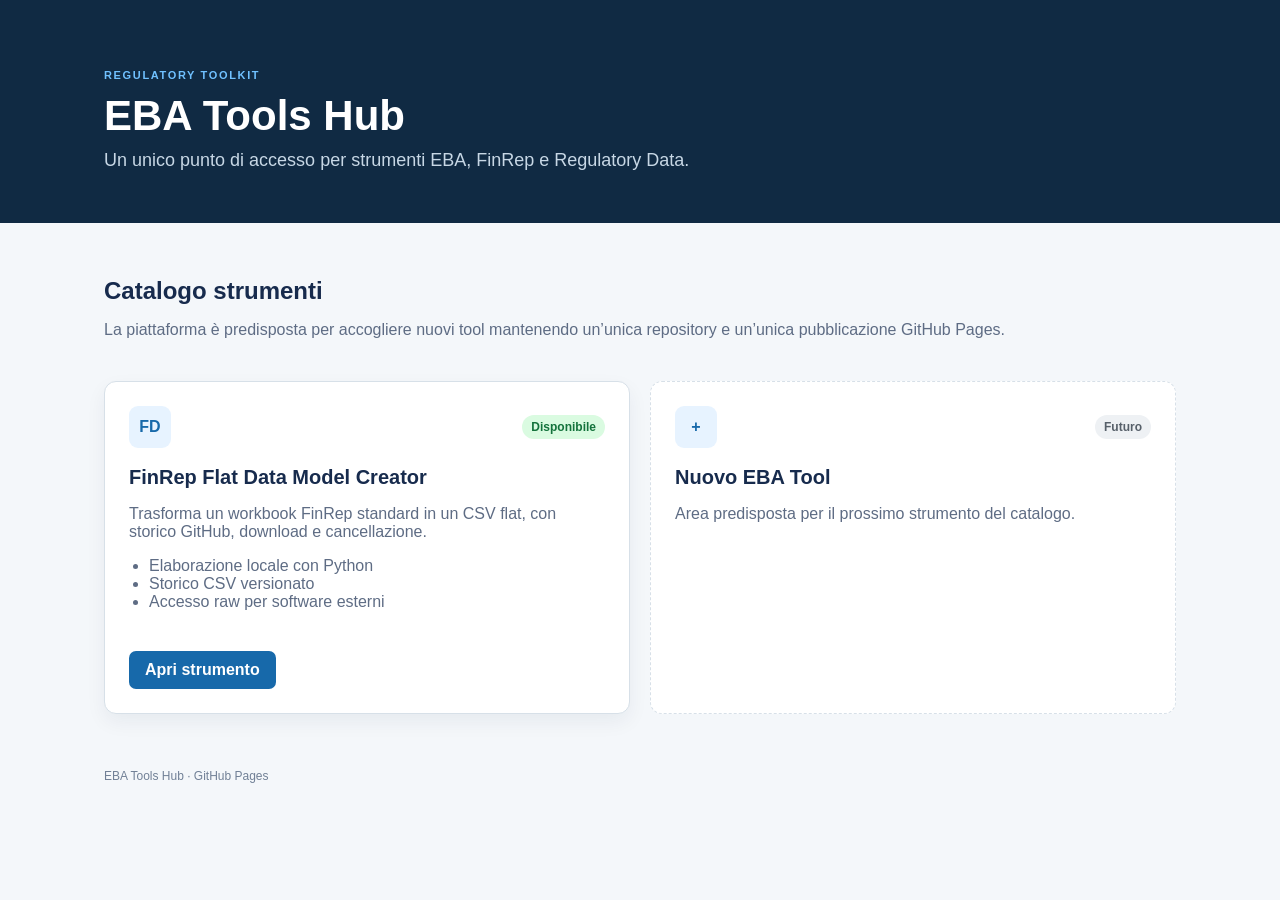
==== index.html @ bc63b47d "Add files via upload" ====
<!doctype html><html lang="it"><head><meta charset="utf-8"><meta name="viewport" content="width=device-width,initial-scale=1"><title>EBA Tools Hub</title><link rel="stylesheet" href="./assets/css/hub.css"></head><body><header><div class="wrap"><p class="eyebrow">REGULATORY TOOLKIT</p><h1>EBA Tools Hub</h1><p>Un unico punto di accesso per strumenti EBA, FinRep e Regulatory Data.</p></div></header><main class="wrap"><section class="intro"><h2>Catalogo strumenti</h2><p>La piattaforma è predisposta per accogliere nuovi tool mantenendo un’unica repository e un’unica pubblicazione GitHub Pages.</p></section><section class="grid"><article class="tool active"><div class="tool-top"><span class="icon">FD</span><span class="status">Disponibile</span></div><h3>FinRep Flat Data Model Creator</h3><p>Trasforma un workbook FinRep standard in un CSV flat, con storico GitHub, download e cancellazione.</p><ul><li>Elaborazione locale con Python</li><li>Storico CSV versionato</li><li>Accesso raw per software esterni</li></ul><a class="button" href="./tools/flat-data-model/">Apri strumento</a></article><article class="tool future"><div class="tool-top"><span class="icon">+</span><span class="status neutral">Futuro</span></div><h3>Nuovo EBA Tool</h3><p>Area predisposta per il prossimo strumento del catalogo.</p></article></section></main><footer class="wrap">EBA Tools Hub · GitHub Pages</footer></body></html>
---- assets/css/hub.css ----
:root{--navy:#102a43;--blue:#1769aa;--bg:#f4f7fa;--line:#d7e0e8;--text:#172b4d;--muted:#5e6c84}*{box-sizing:border-box}body{margin:0;background:var(--bg);color:var(--text);font-family:-apple-system,BlinkMacSystemFont,"Segoe UI",sans-serif}.wrap{max-width:1120px;margin:auto;padding-left:24px;padding-right:24px}header{background:var(--navy);color:#fff;padding:58px 0 52px}header h1{font-size:42px;margin:4px 0 10px}header p:last-child{color:#c7d7e5;font-size:18px;margin:0}.eyebrow{font-size:11px;font-weight:800;letter-spacing:.15em;color:#70c1ff}.intro{padding:34px 0 10px}.intro h2{margin-bottom:5px}.intro p,.tool p,.tool li{color:var(--muted)}.grid{display:grid;grid-template-columns:repeat(auto-fit,minmax(300px,1fr));gap:20px;padding:16px 0 55px}.tool{background:#fff;border:1px solid var(--line);border-radius:12px;padding:24px;box-shadow:0 8px 20px rgba(16,42,67,.06)}.tool.future{border-style:dashed;box-shadow:none}.tool-top{display:flex;justify-content:space-between;align-items:center}.icon{width:42px;height:42px;border-radius:9px;background:#e7f3ff;color:var(--blue);display:grid;place-items:center;font-weight:800}.status{font-size:12px;font-weight:700;color:#14733c;background:#dafbe1;padding:5px 9px;border-radius:20px}.status.neutral{color:#57606a;background:#eef1f4}.tool h3{font-size:20px;margin:18px 0 8px}.tool ul{padding-left:20px;min-height:78px}.button{display:inline-block;background:var(--blue);color:#fff;text-decoration:none;padding:10px 16px;border-radius:7px;font-weight:700}footer{color:#718096;font-size:12px;padding-bottom:24px}@media(max-width:600px){header h1{font-size:34px}}
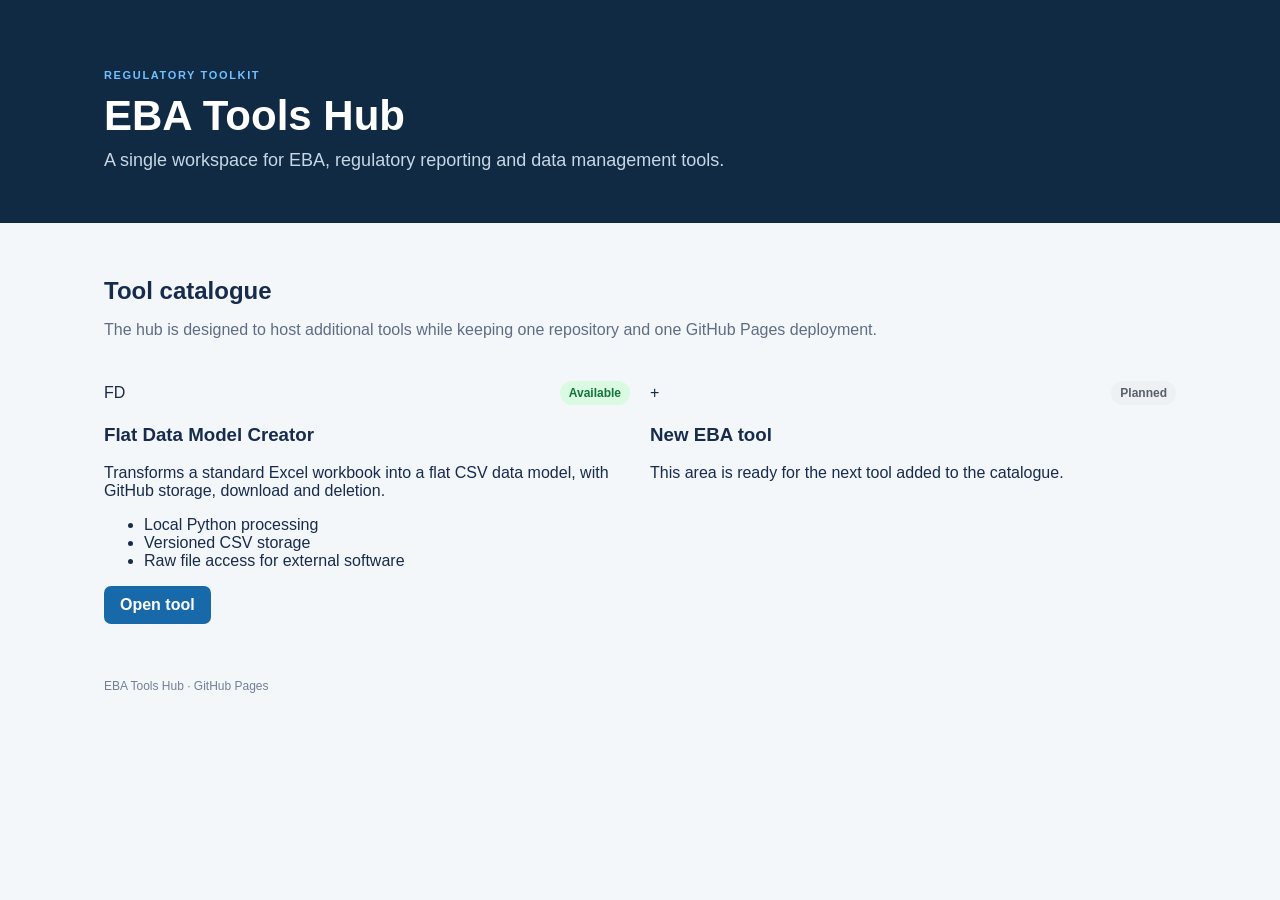
==== commit 4b924a99: "Change index.html content to English Updated the HTML document to change the language from Italian t" ====
--- a/index.html
+++ b/index.html
@@ -1 +1,44 @@
-<!doctype html><html lang="it"><head><meta charset="utf-8"><meta name="viewport" content="width=device-width,initial-scale=1"><title>EBA Tools Hub</title><link rel="stylesheet" href="./assets/css/hub.css"></head><body><header><div class="wrap"><p class="eyebrow">REGULATORY TOOLKIT</p><h1>EBA Tools Hub</h1><p>Un unico punto di accesso per strumenti EBA, FinRep e Regulatory Data.</p></div></header><main class="wrap"><section class="intro"><h2>Catalogo strumenti</h2><p>La piattaforma è predisposta per accogliere nuovi tool mantenendo un’unica repository e un’unica pubblicazione GitHub Pages.</p></section><section class="grid"><article class="tool active"><div class="tool-top"><span class="icon">FD</span><span class="status">Disponibile</span></div><h3>FinRep Flat Data Model Creator</h3><p>Trasforma un workbook FinRep standard in un CSV flat, con storico GitHub, download e cancellazione.</p><ul><li>Elaborazione locale con Python</li><li>Storico CSV versionato</li><li>Accesso raw per software esterni</li></ul><a class="button" href="./tools/flat-data-model/">Apri strumento</a></article><article class="tool future"><div class="tool-top"><span class="icon">+</span><span class="status neutral">Futuro</span></div><h3>Nuovo EBA Tool</h3><p>Area predisposta per il prossimo strumento del catalogo.</p></article></section></main><footer class="wrap">EBA Tools Hub · GitHub Pages</footer></body></html>
+<!doctype html>
+<html lang="en">
+<head>
+  <meta charset="utf-8">
+  <meta name="viewport" content="width=device-width,initial-scale=1">
+  <meta name="description" content="A central hub for EBA and regulatory data tools.">
+  <title>EBA Tools Hub</title>
+  <link rel="stylesheet" href="./assets/css/hub.css">
+</head>
+<body>
+  <header class="hero">
+    <div class="wrap">
+      <p class="eyebrow">REGULATORY TOOLKIT</p>
+      <h1>EBA Tools Hub</h1>
+      <p class="hero-copy">A single workspace for EBA, regulatory reporting and data management tools.</p>
+    </div>
+  </header>
+  <main class="wrap">
+    <section class="intro">
+      <h2>Tool catalogue</h2>
+      <p>The hub is designed to host additional tools while keeping one repository and one GitHub Pages deployment.</p>
+    </section>
+    <section class="grid" aria-label="Available tools">
+      <article class="tool-card">
+        <div class="tool-top"><span class="tool-icon">FD</span><span class="status">Available</span></div>
+        <h3>Flat Data Model Creator</h3>
+        <p>Transforms a standard Excel workbook into a flat CSV data model, with GitHub storage, download and deletion.</p>
+        <ul>
+          <li>Local Python processing</li>
+          <li>Versioned CSV storage</li>
+          <li>Raw file access for external software</li>
+        </ul>
+        <a class="button" href="./tools/flat-data-model/">Open tool</a>
+      </article>
+      <article class="tool-card placeholder">
+        <div class="tool-top"><span class="tool-icon">+</span><span class="status neutral">Planned</span></div>
+        <h3>New EBA tool</h3>
+        <p>This area is ready for the next tool added to the catalogue.</p>
+      </article>
+    </section>
+  </main>
+  <footer class="wrap">EBA Tools Hub · GitHub Pages</footer>
+</body>
+</html>
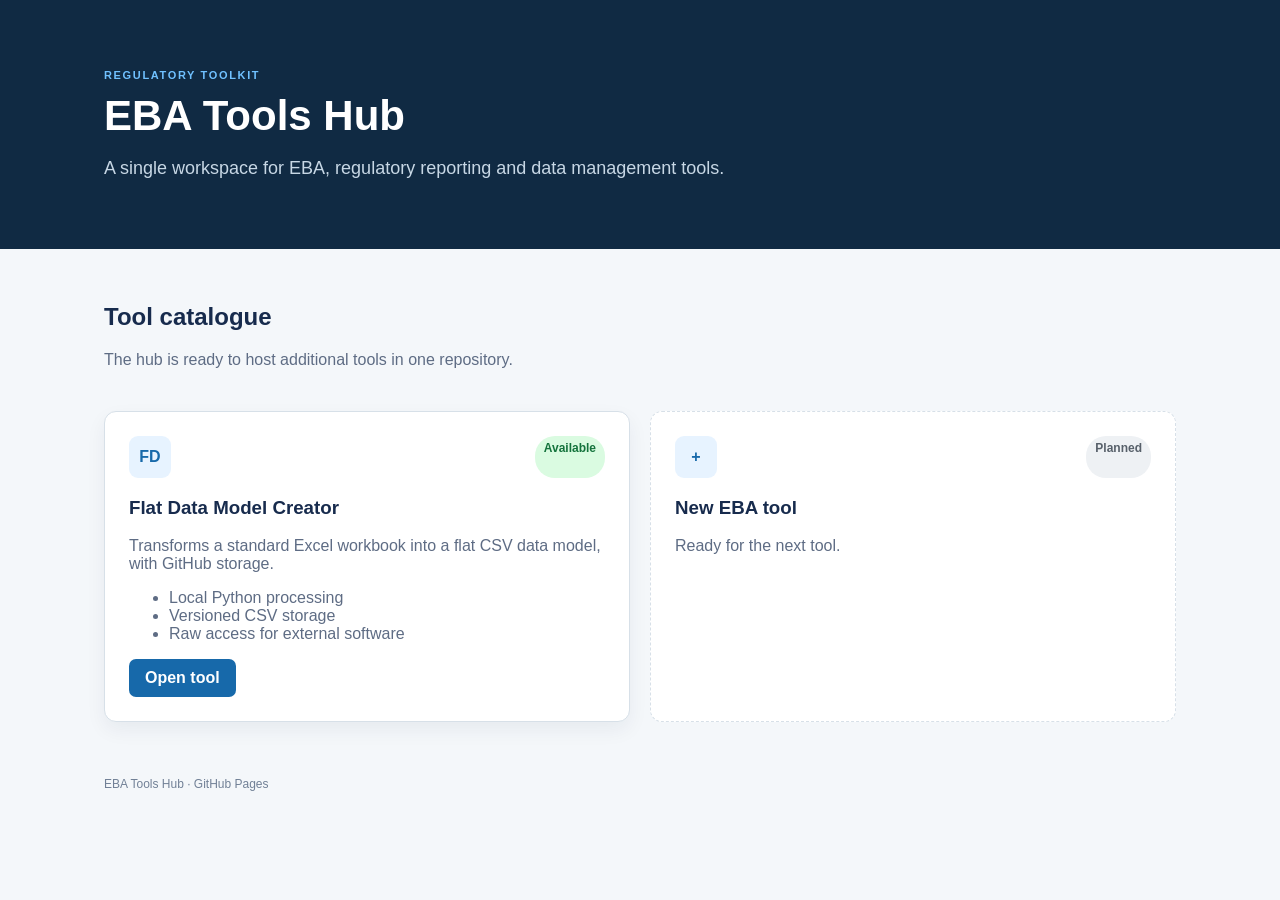
==== commit 256e483e: "Add files via upload" ====
--- a/index.html
+++ b/index.html
@@ -1,44 +1 @@
-<!doctype html>
-<html lang="en">
-<head>
-  <meta charset="utf-8">
-  <meta name="viewport" content="width=device-width,initial-scale=1">
-  <meta name="description" content="A central hub for EBA and regulatory data tools.">
-  <title>EBA Tools Hub</title>
-  <link rel="stylesheet" href="./assets/css/hub.css">
-</head>
-<body>
-  <header class="hero">
-    <div class="wrap">
-      <p class="eyebrow">REGULATORY TOOLKIT</p>
-      <h1>EBA Tools Hub</h1>
-      <p class="hero-copy">A single workspace for EBA, regulatory reporting and data management tools.</p>
-    </div>
-  </header>
-  <main class="wrap">
-    <section class="intro">
-      <h2>Tool catalogue</h2>
-      <p>The hub is designed to host additional tools while keeping one repository and one GitHub Pages deployment.</p>
-    </section>
-    <section class="grid" aria-label="Available tools">
-      <article class="tool-card">
-        <div class="tool-top"><span class="tool-icon">FD</span><span class="status">Available</span></div>
-        <h3>Flat Data Model Creator</h3>
-        <p>Transforms a standard Excel workbook into a flat CSV data model, with GitHub storage, download and deletion.</p>
-        <ul>
-          <li>Local Python processing</li>
-          <li>Versioned CSV storage</li>
-          <li>Raw file access for external software</li>
-        </ul>
-        <a class="button" href="./tools/flat-data-model/">Open tool</a>
-      </article>
-      <article class="tool-card placeholder">
-        <div class="tool-top"><span class="tool-icon">+</span><span class="status neutral">Planned</span></div>
-        <h3>New EBA tool</h3>
-        <p>This area is ready for the next tool added to the catalogue.</p>
-      </article>
-    </section>
-  </main>
-  <footer class="wrap">EBA Tools Hub · GitHub Pages</footer>
-</body>
-</html>
+<!doctype html><html lang="en"><head><meta charset="utf-8"><meta name="viewport" content="width=device-width,initial-scale=1"><title>EBA Tools Hub</title><link rel="stylesheet" href="./assets/css/hub.css"></head><body><header class="hero"><div class="wrap"><p class="eyebrow">REGULATORY TOOLKIT</p><h1>EBA Tools Hub</h1><p>A single workspace for EBA, regulatory reporting and data management tools.</p></div></header><main class="wrap"><section class="intro"><h2>Tool catalogue</h2><p>The hub is ready to host additional tools in one repository.</p></section><section class="grid"><article class="tool-card"><div class="tool-top"><span class="tool-icon">FD</span><span class="status">Available</span></div><h3>Flat Data Model Creator</h3><p>Transforms a standard Excel workbook into a flat CSV data model, with GitHub storage.</p><ul><li>Local Python processing</li><li>Versioned CSV storage</li><li>Raw access for external software</li></ul><a class="button" href="./tools/flat-data-model/">Open tool</a></article><article class="tool-card placeholder"><div class="tool-top"><span class="tool-icon">+</span><span class="status neutral">Planned</span></div><h3>New EBA tool</h3><p>Ready for the next tool.</p></article></section></main><footer class="wrap">EBA Tools Hub · GitHub Pages</footer></body></html>
--- a/assets/css/hub.css
+++ b/assets/css/hub.css
@@ -1 +1 @@
-:root{--navy:#102a43;--blue:#1769aa;--bg:#f4f7fa;--line:#d7e0e8;--text:#172b4d;--muted:#5e6c84}*{box-sizing:border-box}body{margin:0;background:var(--bg);color:var(--text);font-family:-apple-system,BlinkMacSystemFont,"Segoe UI",sans-serif}.wrap{max-width:1120px;margin:auto;padding-left:24px;padding-right:24px}header{background:var(--navy);color:#fff;padding:58px 0 52px}header h1{font-size:42px;margin:4px 0 10px}header p:last-child{color:#c7d7e5;font-size:18px;margin:0}.eyebrow{font-size:11px;font-weight:800;letter-spacing:.15em;color:#70c1ff}.intro{padding:34px 0 10px}.intro h2{margin-bottom:5px}.intro p,.tool p,.tool li{color:var(--muted)}.grid{display:grid;grid-template-columns:repeat(auto-fit,minmax(300px,1fr));gap:20px;padding:16px 0 55px}.tool{background:#fff;border:1px solid var(--line);border-radius:12px;padding:24px;box-shadow:0 8px 20px rgba(16,42,67,.06)}.tool.future{border-style:dashed;box-shadow:none}.tool-top{display:flex;justify-content:space-between;align-items:center}.icon{width:42px;height:42px;border-radius:9px;background:#e7f3ff;color:var(--blue);display:grid;place-items:center;font-weight:800}.status{font-size:12px;font-weight:700;color:#14733c;background:#dafbe1;padding:5px 9px;border-radius:20px}.status.neutral{color:#57606a;background:#eef1f4}.tool h3{font-size:20px;margin:18px 0 8px}.tool ul{padding-left:20px;min-height:78px}.button{display:inline-block;background:var(--blue);color:#fff;text-decoration:none;padding:10px 16px;border-radius:7px;font-weight:700}footer{color:#718096;font-size:12px;padding-bottom:24px}@media(max-width:600px){header h1{font-size:34px}}
+:root{--navy:#102a43;--blue:#1769aa;--bg:#f4f7fa;--line:#d7e0e8;--text:#172b4d;--muted:#5e6c84}*{box-sizing:border-box}body{margin:0;background:var(--bg);color:var(--text);font-family:-apple-system,BlinkMacSystemFont,"Segoe UI",sans-serif}.wrap{max-width:1120px;margin:auto;padding-left:24px;padding-right:24px}.hero{background:var(--navy);color:#fff;padding:58px 0 52px}.hero h1{font-size:42px;margin:4px 0 10px}.hero p:last-child{color:#c7d7e5;font-size:18px}.eyebrow{font-size:11px;font-weight:800;letter-spacing:.15em;color:#70c1ff}.intro{padding:34px 0 10px}.intro p,.tool-card p,.tool-card li{color:var(--muted)}.grid{display:grid;grid-template-columns:repeat(auto-fit,minmax(300px,1fr));gap:20px;padding:16px 0 55px}.tool-card{background:#fff;border:1px solid var(--line);border-radius:12px;padding:24px;box-shadow:0 8px 20px rgba(16,42,67,.06)}.placeholder{border-style:dashed;box-shadow:none}.tool-top{display:flex;justify-content:space-between}.tool-icon{width:42px;height:42px;border-radius:9px;background:#e7f3ff;color:var(--blue);display:grid;place-items:center;font-weight:800}.status{font-size:12px;font-weight:700;color:#14733c;background:#dafbe1;padding:5px 9px;border-radius:20px}.neutral{color:#57606a;background:#eef1f4}.button{display:inline-block;background:var(--blue);color:#fff;text-decoration:none;padding:10px 16px;border-radius:7px;font-weight:700}footer{color:#718096;font-size:12px;padding-bottom:24px}
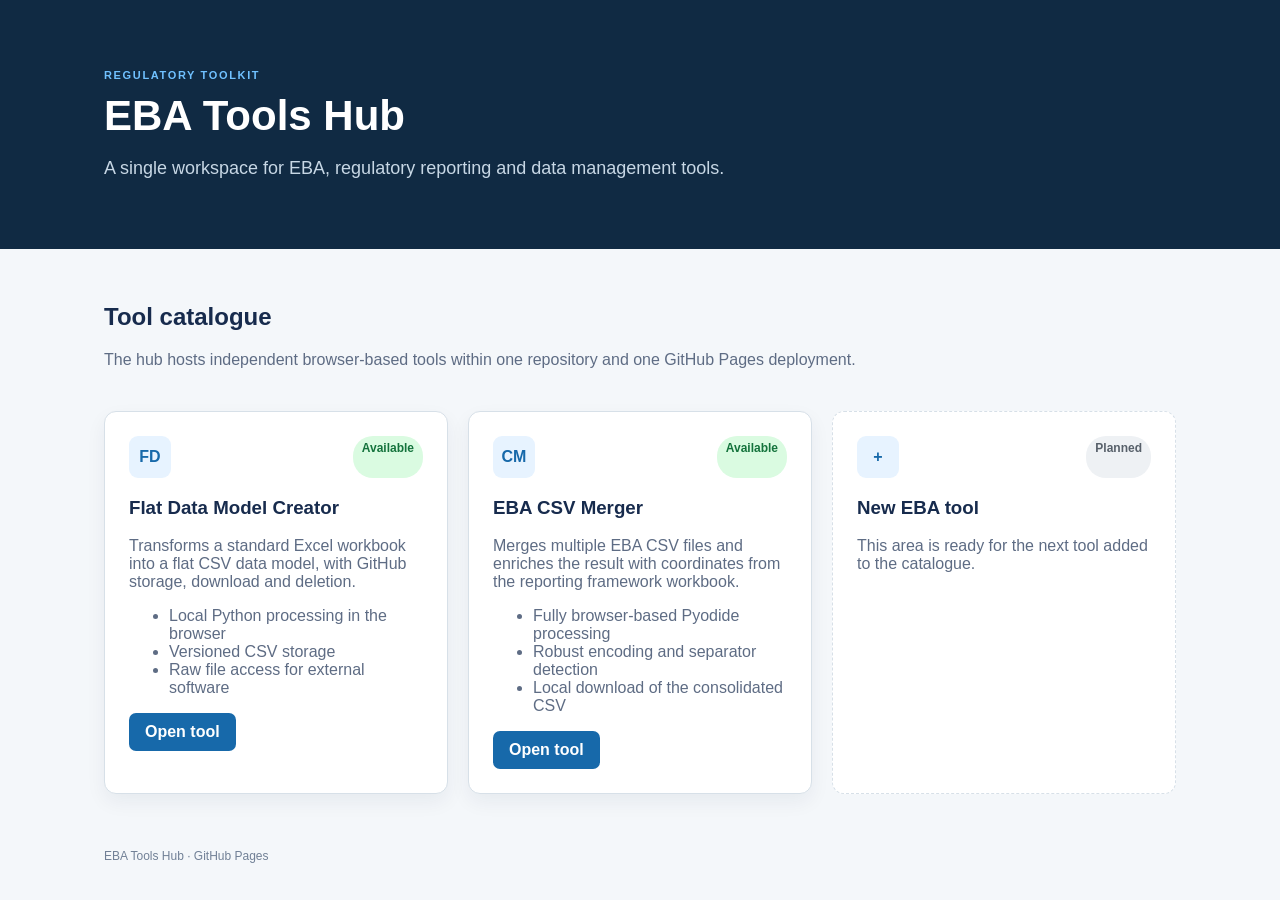
==== commit c3d7f034: "Enhance index.html with new tool and meta description Added a meta description for improved SEO and " ====
--- a/index.html
+++ b/index.html
@@ -1 +1,60 @@
-<!doctype html><html lang="en"><head><meta charset="utf-8"><meta name="viewport" content="width=device-width,initial-scale=1"><title>EBA Tools Hub</title><link rel="stylesheet" href="./assets/css/hub.css"></head><body><header class="hero"><div class="wrap"><p class="eyebrow">REGULATORY TOOLKIT</p><h1>EBA Tools Hub</h1><p>A single workspace for EBA, regulatory reporting and data management tools.</p></div></header><main class="wrap"><section class="intro"><h2>Tool catalogue</h2><p>The hub is ready to host additional tools in one repository.</p></section><section class="grid"><article class="tool-card"><div class="tool-top"><span class="tool-icon">FD</span><span class="status">Available</span></div><h3>Flat Data Model Creator</h3><p>Transforms a standard Excel workbook into a flat CSV data model, with GitHub storage.</p><ul><li>Local Python processing</li><li>Versioned CSV storage</li><li>Raw access for external software</li></ul><a class="button" href="./tools/flat-data-model/">Open tool</a></article><article class="tool-card placeholder"><div class="tool-top"><span class="tool-icon">+</span><span class="status neutral">Planned</span></div><h3>New EBA tool</h3><p>Ready for the next tool.</p></article></section></main><footer class="wrap">EBA Tools Hub · GitHub Pages</footer></body></html>
+<!doctype html>
+<html lang="en">
+<head>
+  <meta charset="utf-8">
+  <meta name="viewport" content="width=device-width,initial-scale=1">
+  <meta name="description" content="A central hub for EBA and regulatory data tools.">
+  <title>EBA Tools Hub</title>
+  <link rel="stylesheet" href="./assets/css/hub.css">
+</head>
+<body>
+  <header class="hero">
+    <div class="wrap">
+      <p class="eyebrow">REGULATORY TOOLKIT</p>
+      <h1>EBA Tools Hub</h1>
+      <p class="hero-copy">A single workspace for EBA, regulatory reporting and data management tools.</p>
+    </div>
+  </header>
+
+  <main class="wrap">
+    <section class="intro">
+      <h2>Tool catalogue</h2>
+      <p>The hub hosts independent browser-based tools within one repository and one GitHub Pages deployment.</p>
+    </section>
+
+    <section class="grid" aria-label="Available tools">
+      <article class="tool-card">
+        <div class="tool-top"><span class="tool-icon">FD</span><span class="status">Available</span></div>
+        <h3>Flat Data Model Creator</h3>
+        <p>Transforms a standard Excel workbook into a flat CSV data model, with GitHub storage, download and deletion.</p>
+        <ul>
+          <li>Local Python processing in the browser</li>
+          <li>Versioned CSV storage</li>
+          <li>Raw file access for external software</li>
+        </ul>
+        <a class="button" href="./tools/flat-data-model/">Open tool</a>
+      </article>
+
+      <article class="tool-card">
+        <div class="tool-top"><span class="tool-icon">CM</span><span class="status">Available</span></div>
+        <h3>EBA CSV Merger</h3>
+        <p>Merges multiple EBA CSV files and enriches the result with coordinates from the reporting framework workbook.</p>
+        <ul>
+          <li>Fully browser-based Pyodide processing</li>
+          <li>Robust encoding and separator detection</li>
+          <li>Local download of the consolidated CSV</li>
+        </ul>
+        <a class="button" href="./tools/eba-csv-merger/">Open tool</a>
+      </article>
+
+      <article class="tool-card placeholder">
+        <div class="tool-top"><span class="tool-icon">+</span><span class="status neutral">Planned</span></div>
+        <h3>New EBA tool</h3>
+        <p>This area is ready for the next tool added to the catalogue.</p>
+      </article>
+    </section>
+  </main>
+
+  <footer class="wrap">EBA Tools Hub · GitHub Pages</footer>
+</body>
+</html>
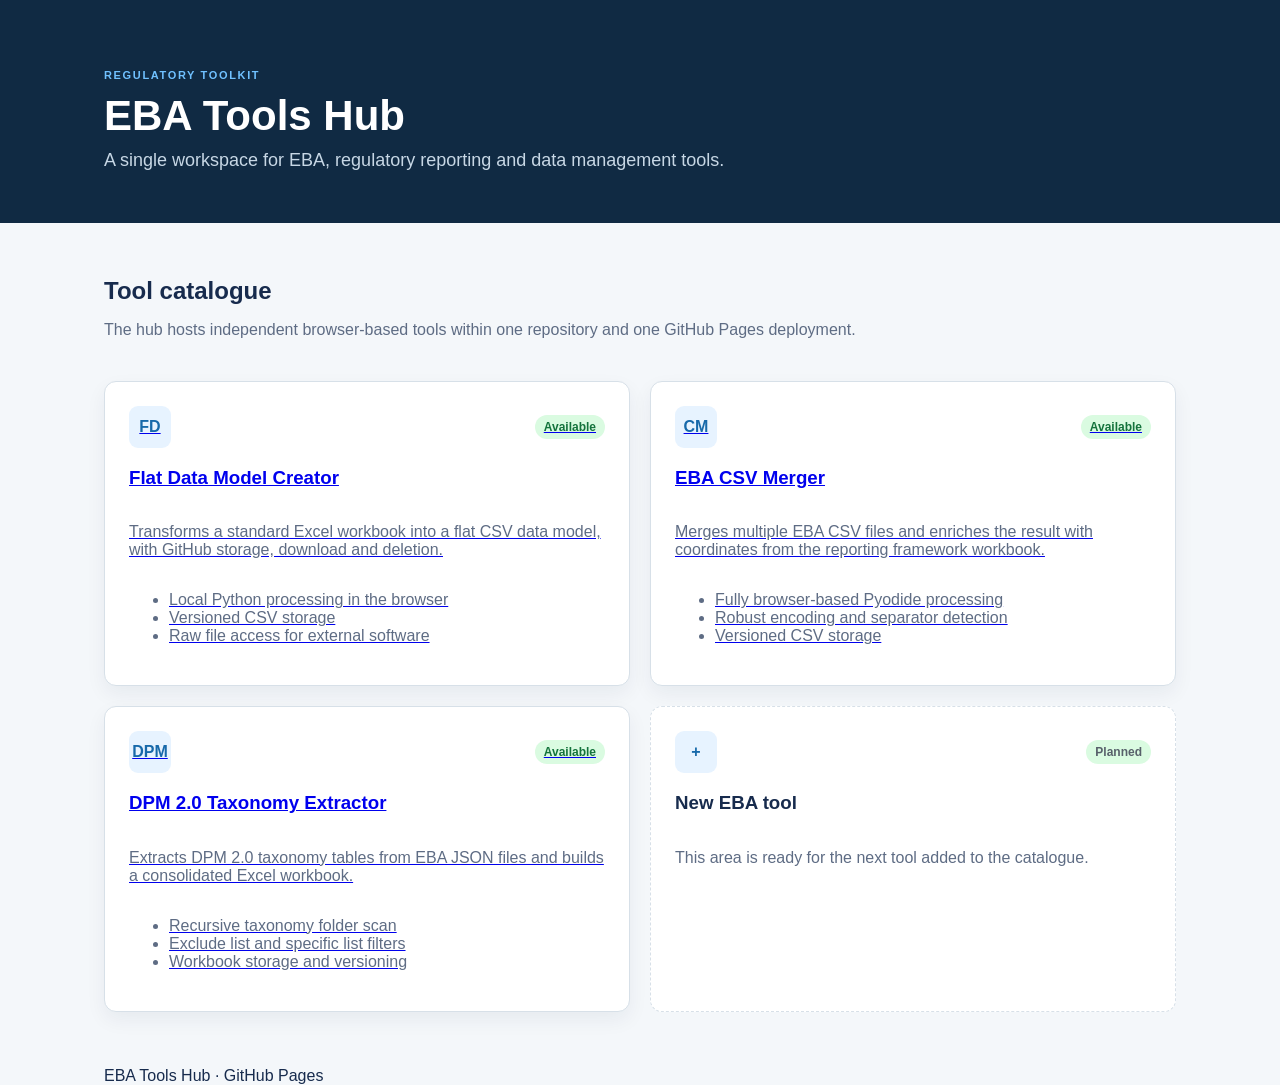
==== commit 6df9985f: "Refactor index.html for readability and versioning Updated the HTML structure for better readability" ====
--- a/index.html
+++ b/index.html
@@ -5,56 +5,31 @@
   <meta name="viewport" content="width=device-width,initial-scale=1">
   <meta name="description" content="A central hub for EBA and regulatory data tools.">
   <title>EBA Tools Hub</title>
-  <link rel="stylesheet" href="./assets/css/hub.css">
+  <link rel="stylesheet" href="./assets/css/hub.css?v=2">
 </head>
 <body>
-  <header class="hero">
-    <div class="wrap">
-      <p class="eyebrow">REGULATORY TOOLKIT</p>
-      <h1>EBA Tools Hub</h1>
-      <p class="hero-copy">A single workspace for EBA, regulatory reporting and data management tools.</p>
-    </div>
-  </header>
-
+  <header class="hero"><div class="wrap"><p class="eyebrow">REGULATORY TOOLKIT</p><h1>EBA Tools Hub</h1><p class="hero-copy">A single workspace for EBA, regulatory reporting and data management tools.</p></div></header>
   <main class="wrap">
-    <section class="intro">
-      <h2>Tool catalogue</h2>
-      <p>The hub hosts independent browser-based tools within one repository and one GitHub Pages deployment.</p>
-    </section>
-
+    <section class="intro"><h2>Tool catalogue</h2><p>The hub hosts independent browser-based tools within one repository and one GitHub Pages deployment.</p></section>
     <section class="grid" aria-label="Available tools">
-      <article class="tool-card">
+      <a class="tool-card clickable" href="./tools/flat-data-model/" aria-label="Open Flat Data Model Creator">
         <div class="tool-top"><span class="tool-icon">FD</span><span class="status">Available</span></div>
-        <h3>Flat Data Model Creator</h3>
-        <p>Transforms a standard Excel workbook into a flat CSV data model, with GitHub storage, download and deletion.</p>
-        <ul>
-          <li>Local Python processing in the browser</li>
-          <li>Versioned CSV storage</li>
-          <li>Raw file access for external software</li>
-        </ul>
-        <a class="button" href="./tools/flat-data-model/">Open tool</a>
-      </article>
-
-      <article class="tool-card">
+        <h3>Flat Data Model Creator</h3><p>Transforms a standard Excel workbook into a flat CSV data model, with GitHub storage, download and deletion.</p>
+        <ul><li>Local Python processing in the browser</li><li>Versioned CSV storage</li><li>Raw file access for external software</li></ul>
+      </a>
+      <a class="tool-card clickable" href="./tools/eba-csv-merger/" aria-label="Open EBA CSV Merger">
         <div class="tool-top"><span class="tool-icon">CM</span><span class="status">Available</span></div>
-        <h3>EBA CSV Merger</h3>
-        <p>Merges multiple EBA CSV files and enriches the result with coordinates from the reporting framework workbook.</p>
-        <ul>
-          <li>Fully browser-based Pyodide processing</li>
-          <li>Robust encoding and separator detection</li>
-          <li>Local download of the consolidated CSV</li>
-        </ul>
-        <a class="button" href="./tools/eba-csv-merger/">Open tool</a>
-      </article>
-
-      <article class="tool-card placeholder">
-        <div class="tool-top"><span class="tool-icon">+</span><span class="status neutral">Planned</span></div>
-        <h3>New EBA tool</h3>
-        <p>This area is ready for the next tool added to the catalogue.</p>
-      </article>
+        <h3>EBA CSV Merger</h3><p>Merges multiple EBA CSV files and enriches the result with coordinates from the reporting framework workbook.</p>
+        <ul><li>Fully browser-based Pyodide processing</li><li>Robust encoding and separator detection</li><li>Versioned CSV storage</li></ul>
+      </a>
+      <a class="tool-card clickable" href="./tools/dpm-2-taxonomy-extractor/" aria-label="Open DPM 2.0 Taxonomy Extractor">
+        <div class="tool-top"><span class="tool-icon wide">DPM</span><span class="status">Available</span></div>
+        <h3>DPM 2.0 Taxonomy Extractor</h3><p>Extracts DPM 2.0 taxonomy tables from EBA JSON files and builds a consolidated Excel workbook.</p>
+        <ul><li>Recursive taxonomy folder scan</li><li>Exclude list and specific list filters</li><li>Workbook storage and versioning</li></ul>
+      </a>
+      <article class="tool-card placeholder"><div class="tool-top"><span class="tool-icon">+</span><span class="status neutral">Planned</span></div><h3>New EBA tool</h3><p>This area is ready for the next tool added to the catalogue.</p></article>
     </section>
   </main>
-
   <footer class="wrap">EBA Tools Hub · GitHub Pages</footer>
 </body>
 </html>
--- a/assets/css/hub.css
+++ b/assets/css/hub.css
@@ -1 +1,134 @@
-:root{--navy:#102a43;--blue:#1769aa;--bg:#f4f7fa;--line:#d7e0e8;--text:#172b4d;--muted:#5e6c84}*{box-sizing:border-box}body{margin:0;background:var(--bg);color:var(--text);font-family:-apple-system,BlinkMacSystemFont,"Segoe UI",sans-serif}.wrap{max-width:1120px;margin:auto;padding-left:24px;padding-right:24px}.hero{background:var(--navy);color:#fff;padding:58px 0 52px}.hero h1{font-size:42px;margin:4px 0 10px}.hero p:last-child{color:#c7d7e5;font-size:18px}.eyebrow{font-size:11px;font-weight:800;letter-spacing:.15em;color:#70c1ff}.intro{padding:34px 0 10px}.intro p,.tool-card p,.tool-card li{color:var(--muted)}.grid{display:grid;grid-template-columns:repeat(auto-fit,minmax(300px,1fr));gap:20px;padding:16px 0 55px}.tool-card{background:#fff;border:1px solid var(--line);border-radius:12px;padding:24px;box-shadow:0 8px 20px rgba(16,42,67,.06)}.placeholder{border-style:dashed;box-shadow:none}.tool-top{display:flex;justify-content:space-between}.tool-icon{width:42px;height:42px;border-radius:9px;background:#e7f3ff;color:var(--blue);display:grid;place-items:center;font-weight:800}.status{font-size:12px;font-weight:700;color:#14733c;background:#dafbe1;padding:5px 9px;border-radius:20px}.neutral{color:#57606a;background:#eef1f4}.button{display:inline-block;background:var(--blue);color:#fff;text-decoration:none;padding:10px 16px;border-radius:7px;font-weight:700}footer{color:#718096;font-size:12px;padding-bottom:24px}
+:root {
+    --navy: #102a43;
+    --blue: #1769aa;
+    --bg: #f4f7fa;
+    --line: #d7e0e8;
+    --text: #172b4d;
+    --muted: #5e6c84;
+}
+
+* {
+    box-sizing: border-box;
+}
+
+body {
+    margin: 0;
+    background: var(--bg);
+    color: var(--text);
+    font-family:
+        -apple-system,
+        BlinkMacSystemFont,
+        "Segoe UI",
+        sans-serif;
+}
+
+.wrap {
+    max-width: 1120px;
+    margin: auto;
+    padding-left: 24px;
+    padding-right: 24px;
+}
+
+.hero {
+    background: var(--navy);
+    color: #fff;
+    padding: 58px 0 52px;
+}
+
+.hero h1 {
+    font-size: 42px;
+    margin: 4px 0 10px;
+}
+
+.hero-copy {
+    color: #c7d7e5;
+    font-size: 18px;
+    margin: 0;
+}
+
+.eyebrow {
+    font-size: 11px;
+    font-weight: 800;
+    letter-spacing: 0.15em;
+    color: #70c1ff;
+}
+
+.intro {
+    padding: 34px 0 10px;
+}
+
+.intro h2 {
+    margin-bottom: 5px;
+}
+
+.intro p,
+.tool-card p,
+.tool-card li {
+    color: var(--muted);
+}
+
+.grid {
+    display: grid;
+
+    grid-template-columns: repeat(2, 1fr);
+
+    gap: 20px;
+    padding: 16px 0 55px;
+}
+
+@media (max-width: 900px) {
+    .grid {
+        grid-template-columns: 1fr;
+    }
+}
+
+.tool-card {
+    background: #fff;
+    border: 1px solid var(--line);
+    border-radius: 12px;
+    padding: 24px;
+    box-shadow: 0 8px 20px rgba(16, 42, 67, 0.06);
+
+    display: flex;
+    flex-direction: column;
+}
+
+.tool-card.placeholder {
+    border-style: dashed;
+    box-shadow: none;
+}
+
+.tool-top {
+    display: flex;
+    justify-content: space-between;
+    align-items: center;
+}
+
+.tool-icon {
+    width: 42px;
+    height: 42px;
+
+    border-radius: 9px;
+
+    background: #e7f3ff;
+    color: var(--blue);
+
+    display: grid;
+    place-items: center;
+
+    font-weight: 800;
+}
+
+.status {
+    font-size: 12px;
+    font-weight: 700;
+
+    color: #14733c;
+    background: #dafbe1;
+
+    padding: 5px 9px;
+    border-radius: 20px;
+}
+
+.status.neutral {
+    color: #57606a
